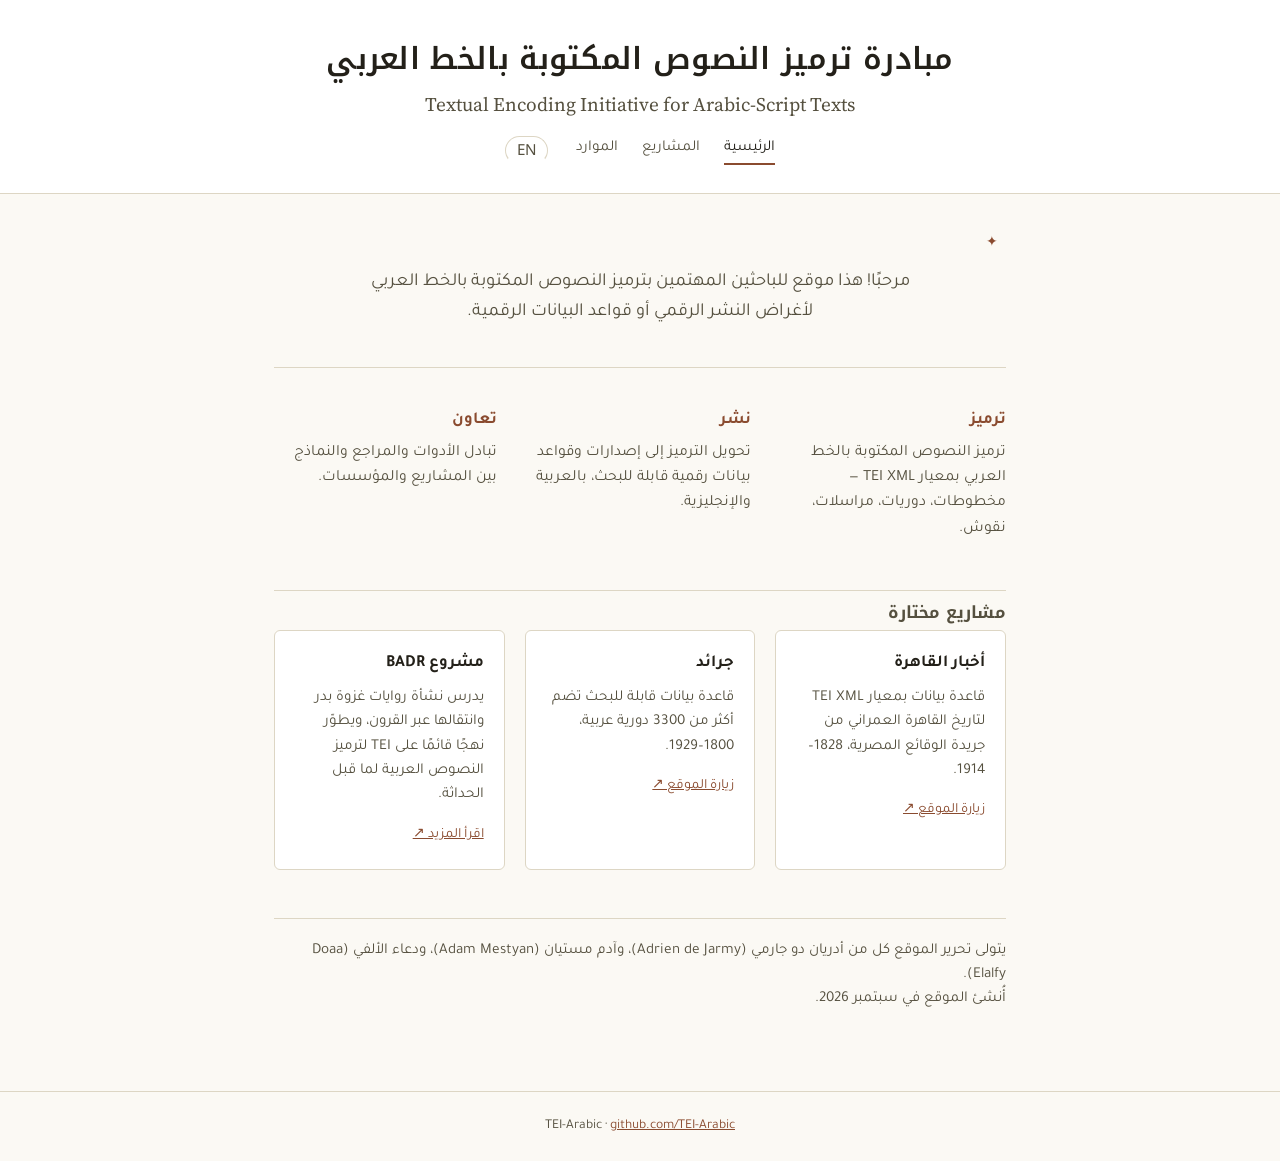
==== index-ar.html @ d444e965 "Redesign landing page: hero with bilingual subtitle, what-we-do, featured projects" ====
<!doctype html>
<html lang="ar" dir="rtl">
<head>
  <meta charset="utf-8">
  <meta name="viewport" content="width=device-width, initial-scale=1">
  <title>مبادرة ترميز النصوص المكتوبة بالخط العربي</title>
  <meta name="description" content="موقع للباحثين المهتمين بترميز النصوص المكتوبة بالخط العربي لأغراض النشر الرقمي أو قواعد البيانات الرقمية باستخدام TEI.">
  <link rel="preconnect" href="https://fonts.googleapis.com">
  <link rel="preconnect" href="https://fonts.gstatic.com" crossorigin>
  <link href="https://fonts.googleapis.com/css2?family=Source+Serif+4:wght@400;600&family=Noto+Kufi+Arabic:wght@400;500;600;700&family=Tajawal:wght@400;500;700&display=swap" rel="stylesheet">
  <link rel="stylesheet" href="style.css">
</head>
<body class="home">

  <header class="site-header">
    <div class="site-header-inner">
      <h1 class="site-title"><a href="index-ar.html">مبادرة ترميز النصوص المكتوبة بالخط العربي</a></h1>
      <p class="hero-subtitle" lang="en" dir="ltr">Textual Encoding Initiative for Arabic-Script Texts</p>
      <nav class="site-nav">
        <a href="index-ar.html" class="active">الرئيسية</a>
        <a href="projects-ar.html">المشاريع</a>
        <a href="resources-ar.html">الموارد</a>
        <a href="index.html" class="lang-toggle" aria-label="English">EN</a>
      </nav>
    </div>
  </header>

  <main>
    <p class="ornament" aria-hidden="true">&#10022;</p>
    <p class="lede">
      مرحبًا! هذا موقع للباحثين المهتمين بترميز النصوص المكتوبة بالخط العربي
      لأغراض النشر الرقمي أو قواعد البيانات الرقمية.
    </p>

    <section class="features">
      <div class="feature">
        <h3>ترميز</h3>
        <p>ترميز النصوص المكتوبة بالخط العربي بمعيار <bdi dir="ltr">TEI XML</bdi> — مخطوطات، دوريات، مراسلات، نقوش.</p>
      </div>
      <div class="feature">
        <h3>نشر</h3>
        <p>تحويل الترميز إلى إصدارات وقواعد بيانات رقمية قابلة للبحث، بالعربية والإنجليزية.</p>
      </div>
      <div class="feature">
        <h3>تعاون</h3>
        <p>تبادل الأدوات والمراجع والنماذج بين المشاريع والمؤسسات.</p>
      </div>
    </section>

    <section class="featured-projects">
      <h2 class="section-heading">مشاريع مختارة</h2>
      <div class="featured-grid">
        <div class="featured-card">
          <h3>أخبار القاهرة</h3>
          <p>قاعدة بيانات بمعيار <bdi dir="ltr">TEI XML</bdi> لتاريخ القاهرة العمراني من جريدة الوقائع المصرية، 1828–1914.</p>
          <a class="link" href="https://newsofcairo.org/" target="_blank" rel="noopener">زيارة الموقع &#8599;</a>
        </div>
        <div class="featured-card">
          <h3>جرائد</h3>
          <p>قاعدة بيانات قابلة للبحث تضم أكثر من 3300 دورية عربية، 1800–1929.</p>
          <a class="link" href="https://projectjaraid.github.io/" target="_blank" rel="noopener">زيارة الموقع &#8599;</a>
        </div>
        <div class="featured-card">
          <h3>مشروع <bdi dir="ltr">BADR</bdi></h3>
          <p>يدرس نشأة روايات غزوة بدر وانتقالها عبر القرون، ويطوّر نهجًا قائمًا على <bdi dir="ltr">TEI</bdi> لترميز النصوص العربية لما قبل الحداثة.</p>
          <a class="link" href="https://digitalorientalist.com/2026/02/03/the-badr-project-7th-21st-c-a-tei-based-approach-to-premodern-islamic-texts/" target="_blank" rel="noopener">اقرأ المزيد &#8599;</a>
        </div>
      </div>
    </section>

    <p class="curators">
      يتولى تحرير الموقع كل من أدريان دو جارمي (<bdi dir="ltr">Adrien de Jarmy</bdi>)،
      وآدم مستيان (<bdi dir="ltr">Adam Mestyan</bdi>)، ودعاء الألفي
      (<bdi dir="ltr">Doaa Elalfy</bdi>).<br>
      أُنشئ الموقع في سبتمبر 2026.
    </p>
  </main>

  <footer class="site-footer">
    TEI-Arabic &middot; <a href="https://github.com/TEI-Arabic">github.com/TEI-Arabic</a>
  </footer>

</body>
</html>
---- style.css ----
/* TEI-Arabic — shared site styles */

:root {
  --ink: #232019;
  --ink-soft: #55503f;
  --paper: #fbf9f4;
  --paper-raised: #ffffff;
  --line: #ddd6c4;
  --accent: #8a4b2f;
  --accent-soft: #f1e4d6;
  --max-width: 780px;
}

* {
  box-sizing: border-box;
}

html {
  scroll-behavior: smooth;
}

body {
  margin: 0;
  background: var(--paper);
  color: var(--ink);
  font-family: "Source Serif 4", Georgia, "Times New Roman", serif;
  font-size: 18px;
  line-height: 1.6;
}

a {
  color: var(--accent);
}

a:hover {
  color: var(--ink);
}

.site-header {
  border-bottom: 1px solid var(--line);
  background: var(--paper-raised);
}

.site-header-inner {
  max-width: var(--max-width);
  margin: 0 auto;
  padding: 1.75rem 1.5rem 1.25rem;
}

.site-title {
  margin: 0 0 0.9rem;
  font-size: 1.55rem;
  font-weight: 600;
  letter-spacing: 0.01em;
  line-height: 1.3;
}

.site-title a {
  color: var(--ink);
  text-decoration: none;
}

nav.site-nav {
  display: flex;
  gap: 1.5rem;
  font-family: -apple-system, BlinkMacSystemFont, "Segoe UI", Helvetica, Arial, sans-serif;
  font-size: 0.95rem;
  text-transform: uppercase;
  letter-spacing: 0.06em;
}

nav.site-nav a {
  color: var(--ink-soft);
  text-decoration: none;
  padding-bottom: 0.2rem;
  border-bottom: 2px solid transparent;
}

nav.site-nav a:hover {
  color: var(--ink);
}

nav.site-nav a.active {
  color: var(--ink);
  border-bottom-color: var(--accent);
}

.lang-toggle {
  font-family: "Noto Kufi Arabic", "Tajawal", Tahoma, Arial, sans-serif !important;
  font-size: 0.95rem !important;
  text-transform: none !important;
  letter-spacing: 0 !important;
  border: 1px solid var(--line);
  border-radius: 999px;
  padding: 0.05rem 0.65rem !important;
  margin-inline-start: 0.25rem;
}

.lang-toggle:hover {
  border-color: var(--accent);
}

main {
  max-width: var(--max-width);
  margin: 0 auto;
  padding: 2.5rem 1.5rem 4rem;
}

.lede {
  font-size: 1.15rem;
  color: var(--ink-soft);
  max-width: 60ch;
}

.curators {
  margin-top: 2rem;
  padding-top: 1.25rem;
  border-top: 1px solid var(--line);
  font-family: -apple-system, BlinkMacSystemFont, "Segoe UI", Helvetica, Arial, sans-serif;
  font-size: 0.95rem;
  color: var(--ink-soft);
}

h1 {
  font-size: 1.55rem;
}

h2 {
  font-size: 1.3rem;
  margin-bottom: 0.3rem;
}

.page-intro {
  color: var(--ink-soft);
  max-width: 60ch;
  margin-bottom: 2.5rem;
}

.project {
  padding: 1.5rem 0;
  border-top: 1px solid var(--line);
}

.project:first-of-type {
  border-top: none;
}

.project h2 {
  margin-top: 0;
}

.project .meta {
  font-family: -apple-system, BlinkMacSystemFont, "Segoe UI", Helvetica, Arial, sans-serif;
  font-size: 0.9rem;
  color: var(--accent);
  text-transform: uppercase;
  letter-spacing: 0.04em;
  margin: 0 0 0.6rem;
}

.project p {
  margin: 0.5rem 0;
}

.project .link {
  display: inline-block;
  margin-top: 0.4rem;
  font-family: -apple-system, BlinkMacSystemFont, "Segoe UI", Helvetica, Arial, sans-serif;
  font-size: 0.9rem;
}

.resource-list {
  list-style: none;
  margin: 0 0 2.5rem;
  padding: 0;
}

.resource-list li {
  padding: 0.9rem 0;
  border-top: 1px solid var(--line);
}

.resource-list li:first-child {
  border-top: none;
}

.resource-list .r-title {
  font-weight: 600;
}

.resource-list .r-note {
  display: block;
  margin-top: 0.2rem;
  font-family: -apple-system, BlinkMacSystemFont, "Segoe UI", Helvetica, Arial, sans-serif;
  font-size: 0.9rem;
  color: var(--ink-soft);
}

.resource-list code {
  background: var(--accent-soft);
  padding: 0.1rem 0.35rem;
  border-radius: 3px;
  font-size: 0.9em;
}

h2.section-heading,
h3.section-heading {
  margin-top: 3rem;
  padding-top: 0.5rem;
  border-top: 1px solid var(--line);
  font-size: 1.05rem;
  text-transform: uppercase;
  letter-spacing: 0.05em;
  color: var(--ink-soft);
  font-family: -apple-system, BlinkMacSystemFont, "Segoe UI", Helvetica, Arial, sans-serif;
}

dl.glossary dt {
  font-weight: 600;
  margin-top: 1.1rem;
}

dl.glossary dd {
  margin: 0.25rem 0 0;
  color: var(--ink-soft);
}

.site-footer {
  border-top: 1px solid var(--line);
  padding: 1.5rem;
  text-align: center;
  font-family: -apple-system, BlinkMacSystemFont, "Segoe UI", Helvetica, Arial, sans-serif;
  font-size: 0.85rem;
  color: var(--ink-soft);
}

@media (max-width: 480px) {
  body {
    font-size: 16px;
  }
  nav.site-nav {
    gap: 1rem;
    flex-wrap: wrap;
  }
}

/* Arabic / RTL pages */
html[dir="rtl"] body {
  font-family: "Tajawal", "Noto Kufi Arabic", Tahoma, Arial, sans-serif;
}

html[dir="rtl"] .site-title,
html[dir="rtl"] h1,
html[dir="rtl"] h2,
html[dir="rtl"] h3.section-heading {
  font-family: "Noto Kufi Arabic", "Tajawal", Tahoma, Arial, sans-serif;
}

html[dir="rtl"] nav.site-nav,
html[dir="rtl"] .curators,
html[dir="rtl"] .project .meta,
html[dir="rtl"] .project .link,
html[dir="rtl"] .resource-list .r-note,
html[dir="rtl"] .site-footer {
  font-family: "Tajawal", "Noto Kufi Arabic", Tahoma, Arial, sans-serif;
}

html[dir="rtl"] nav.site-nav,
html[dir="rtl"] .project .meta,
html[dir="rtl"] h2.section-heading,
html[dir="rtl"] h3.section-heading {
  text-transform: none;
  letter-spacing: 0;
}

html[dir="rtl"] bdi[dir="ltr"],
html[dir="rtl"] code[dir="ltr"] {
  unicode-bidi: isolate;
}

/* Landing-page hero (home only) */
body.home .site-header-inner {
  text-align: center;
  padding-top: 2.5rem;
  padding-bottom: 1.75rem;
}

body.home .site-title {
  font-size: 1.9rem;
  margin-bottom: 0.6rem;
}

body.home nav.site-nav {
  justify-content: center;
}

.hero-subtitle {
  margin: 0 0 1rem;
  font-size: 1.2rem;
  color: var(--ink-soft);
}

.hero-subtitle[lang="ar"] {
  font-family: "Noto Kufi Arabic", "Tajawal", Tahoma, Arial, sans-serif;
}

.hero-subtitle[lang="en"] {
  font-family: "Source Serif 4", Georgia, "Times New Roman", serif;
}

.ornament {
  color: var(--accent);
  letter-spacing: 0.5rem;
  font-size: 0.85rem;
  margin: 0 0 0.75rem;
}

body.home main {
  padding-top: 2.5rem;
}

body.home .lede {
  text-align: center;
  margin: 0 auto 1rem;
  max-width: 56ch;
}

/* What we do */
.features {
  display: grid;
  grid-template-columns: repeat(3, 1fr);
  gap: 2rem;
  margin: 2.5rem 0 3rem;
  padding-top: 2.5rem;
  border-top: 1px solid var(--line);
}

.feature h3 {
  margin: 0 0 0.4rem;
  font-size: 1.05rem;
  font-family: -apple-system, BlinkMacSystemFont, "Segoe UI", Helvetica, Arial, sans-serif;
  color: var(--accent);
  text-transform: uppercase;
  letter-spacing: 0.04em;
}

.feature p {
  margin: 0;
  color: var(--ink-soft);
  font-size: 0.98rem;
}

/* Featured projects (landing page) */
.featured-projects {
  margin-bottom: 3rem;
}

.featured-grid {
  display: grid;
  grid-template-columns: repeat(3, 1fr);
  gap: 1.25rem;
}

.featured-card {
  border: 1px solid var(--line);
  border-radius: 6px;
  padding: 1.25rem;
  background: var(--paper-raised);
}

.featured-card h3 {
  margin: 0 0 0.5rem;
  font-size: 1.05rem;
}

.featured-card p {
  margin: 0 0 0.75rem;
  color: var(--ink-soft);
  font-size: 0.95rem;
}

.featured-card .link {
  font-family: -apple-system, BlinkMacSystemFont, "Segoe UI", Helvetica, Arial, sans-serif;
  font-size: 0.88rem;
}

@media (max-width: 700px) {
  .features,
  .featured-grid {
    grid-template-columns: 1fr;
    gap: 1.5rem;
  }
}

/* RTL coverage for the additions above */
html[dir="rtl"] .feature h3,
html[dir="rtl"] .feature p,
html[dir="rtl"] .featured-card .link {
  font-family: "Tajawal", "Noto Kufi Arabic", Tahoma, Arial, sans-serif;
}

html[dir="rtl"] .feature h3 {
  text-transform: none;
  letter-spacing: 0;
}
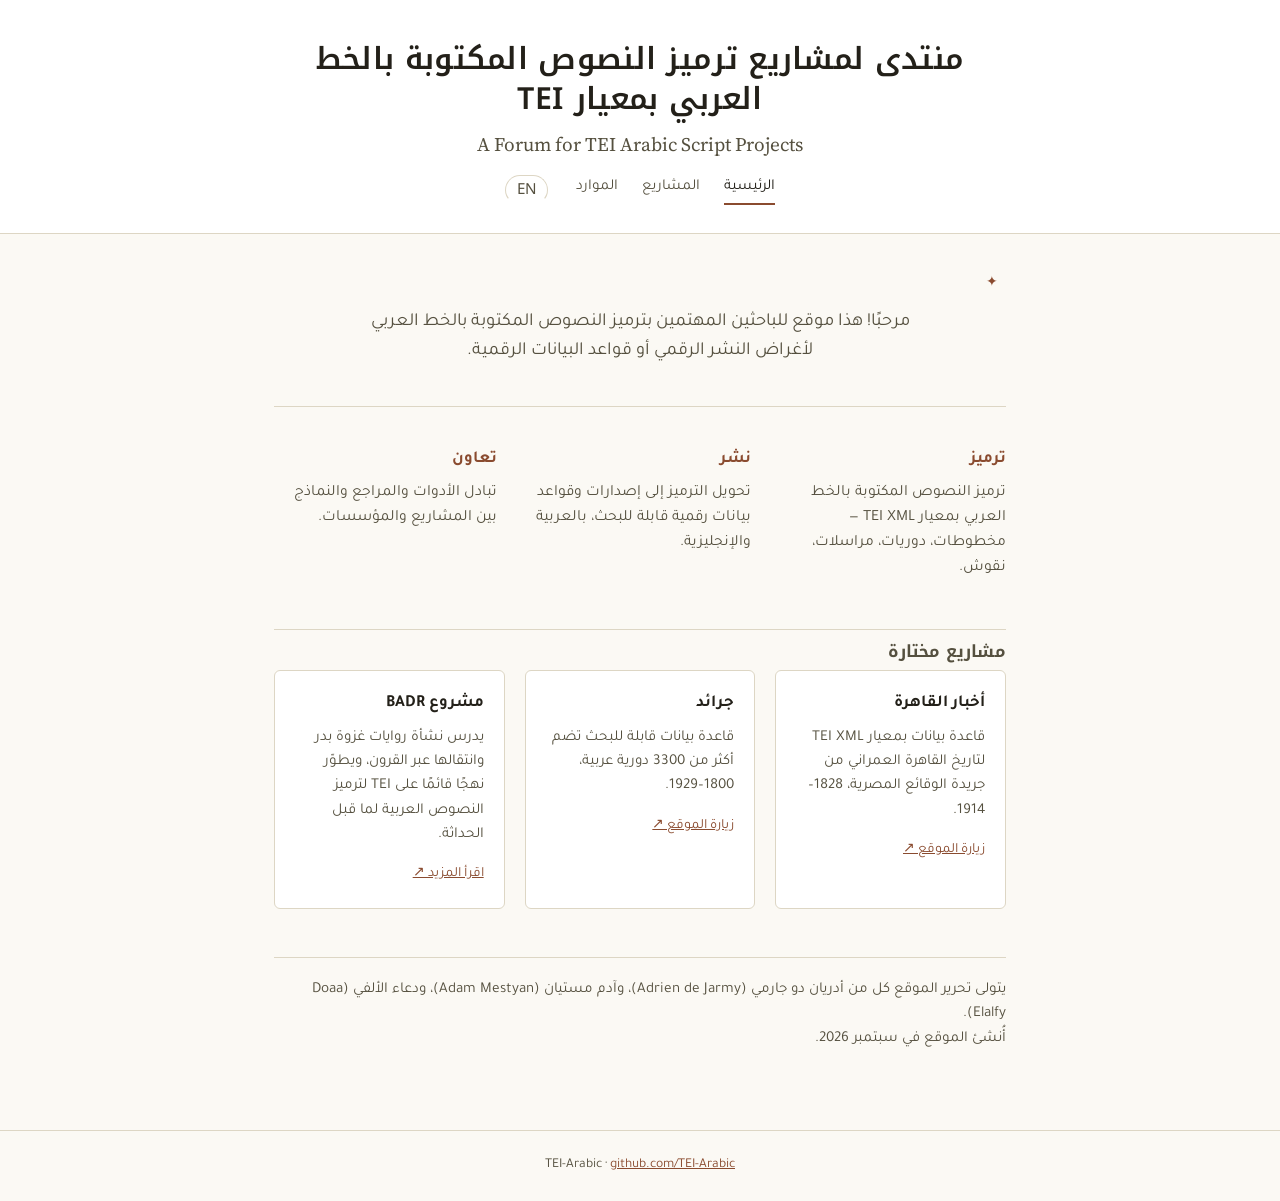
==== commit 7e7c831f: "Rename main heading to 'A Forum for TEI Arabic Script Projects' Replaces the site-title text and its" ====
--- a/index-ar.html
+++ b/index-ar.html
@@ -14,8 +14,8 @@
 
   <header class="site-header">
     <div class="site-header-inner">
-      <h1 class="site-title"><a href="index-ar.html">مبادرة ترميز النصوص المكتوبة بالخط العربي</a></h1>
-      <p class="hero-subtitle" lang="en" dir="ltr">Textual Encoding Initiative for Arabic-Script Texts</p>
+      <h1 class="site-title"><a href="index-ar.html">منتدى لمشاريع ترميز النصوص المكتوبة بالخط العربي بمعيار <bdi dir="ltr">TEI</bdi></a></h1>
+      <p class="hero-subtitle" lang="en" dir="ltr">A Forum for TEI Arabic Script Projects</p>
       <nav class="site-nav">
         <a href="index-ar.html" class="active">الرئيسية</a>
         <a href="projects-ar.html">المشاريع</a>
--- a/style.css
+++ b/style.css
@@ -44,12 +44,13 @@
 .site-header-inner {
   max-width: var(--max-width);
   margin: 0 auto;
-  padding: 1.75rem 1.5rem 1.25rem;
+  padding: 2.5rem 1.5rem 1.75rem;
+  text-align: center;
 }
 
 .site-title {
-  margin: 0 0 0.9rem;
-  font-size: 1.55rem;
+  margin: 0 0 0.6rem;
+  font-size: 1.9rem;
   font-weight: 600;
   letter-spacing: 0.01em;
   line-height: 1.3;
@@ -62,6 +63,7 @@
 
 nav.site-nav {
   display: flex;
+  justify-content: center;
   gap: 1.5rem;
   font-family: -apple-system, BlinkMacSystemFont, "Segoe UI", Helvetica, Arial, sans-serif;
   font-size: 0.95rem;
@@ -130,6 +132,11 @@
   margin-bottom: 0.3rem;
 }
 
+h2.page-title {
+  margin: 0 0 0.6rem;
+  font-size: 1.55rem;
+}
+
 .page-intro {
   color: var(--ink-soft);
   max-width: 60ch;
@@ -279,21 +286,6 @@
 }
 
 /* Landing-page hero (home only) */
-body.home .site-header-inner {
-  text-align: center;
-  padding-top: 2.5rem;
-  padding-bottom: 1.75rem;
-}
-
-body.home .site-title {
-  font-size: 1.9rem;
-  margin-bottom: 0.6rem;
-}
-
-body.home nav.site-nav {
-  justify-content: center;
-}
-
 .hero-subtitle {
   margin: 0 0 1rem;
   font-size: 1.2rem;
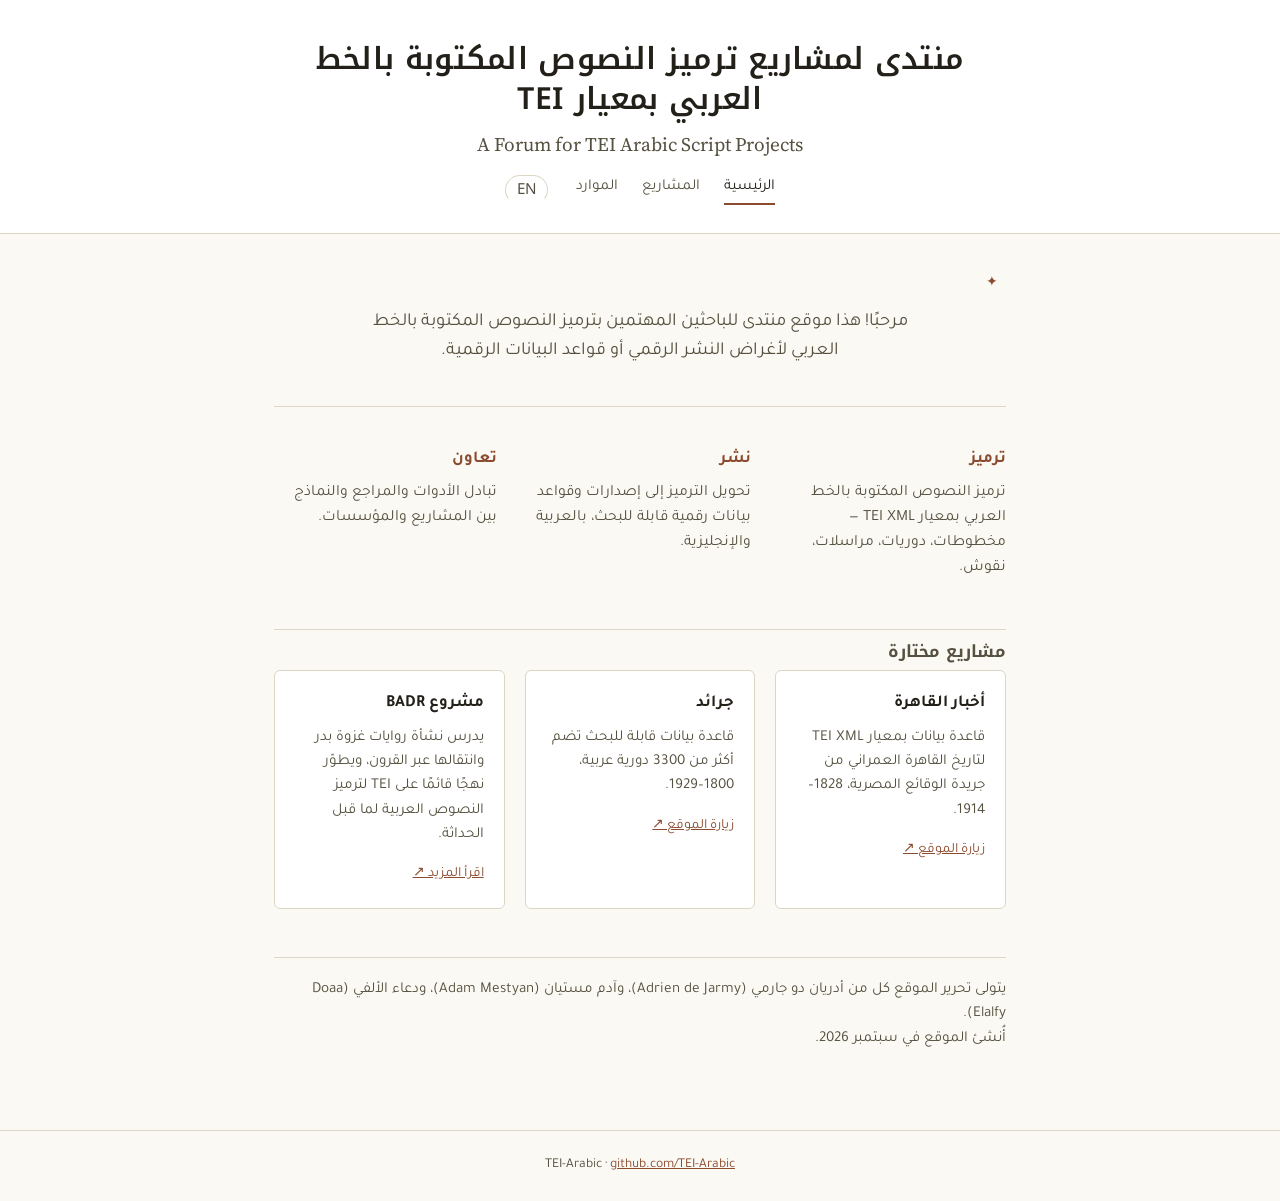
==== commit 8b81490f: "Update index-ar.html" ====
--- a/index-ar.html
+++ b/index-ar.html
@@ -28,7 +28,7 @@
   <main>
     <p class="ornament" aria-hidden="true">&#10022;</p>
     <p class="lede">
-      مرحبًا! هذا موقع للباحثين المهتمين بترميز النصوص المكتوبة بالخط العربي
+      مرحبًا! هذا موقع منتدى للباحثين المهتمين بترميز النصوص المكتوبة بالخط العربي
       لأغراض النشر الرقمي أو قواعد البيانات الرقمية.
     </p>
 
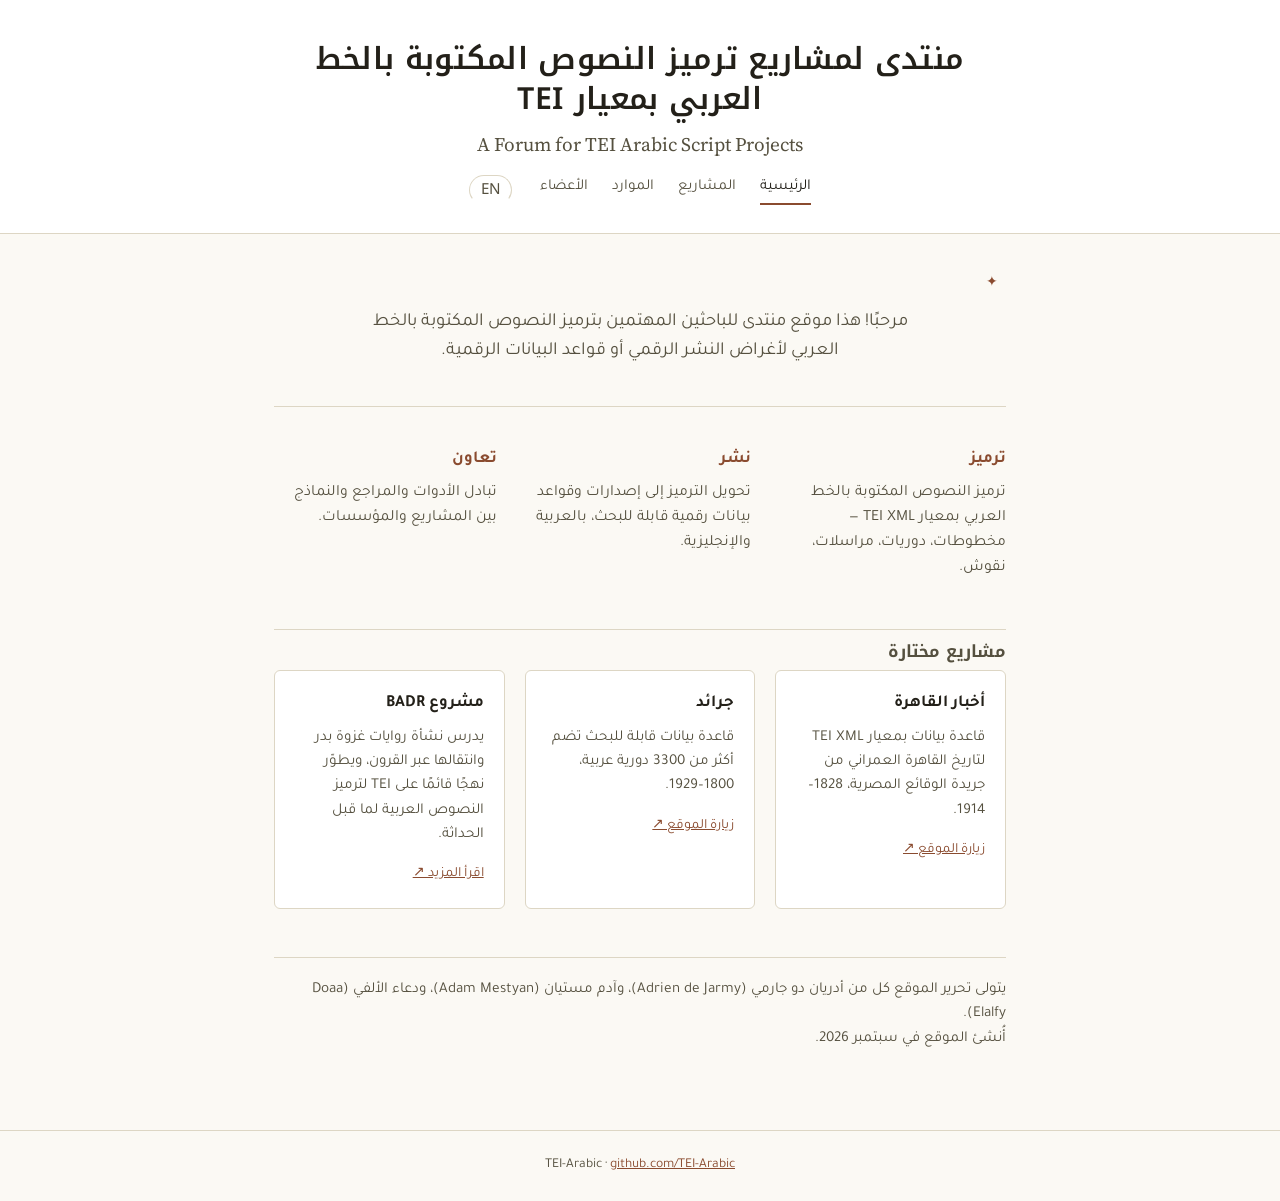
==== commit cf374e8a: "Add a fourth page: Members, with contact emails Lists everyone from the network's original sign-up s" ====
--- a/index-ar.html
+++ b/index-ar.html
@@ -20,6 +20,7 @@
         <a href="index-ar.html" class="active">الرئيسية</a>
         <a href="projects-ar.html">المشاريع</a>
         <a href="resources-ar.html">الموارد</a>
+        <a href="members-ar.html">الأعضاء</a>
         <a href="index.html" class="lang-toggle" aria-label="English">EN</a>
       </nav>
     </div>
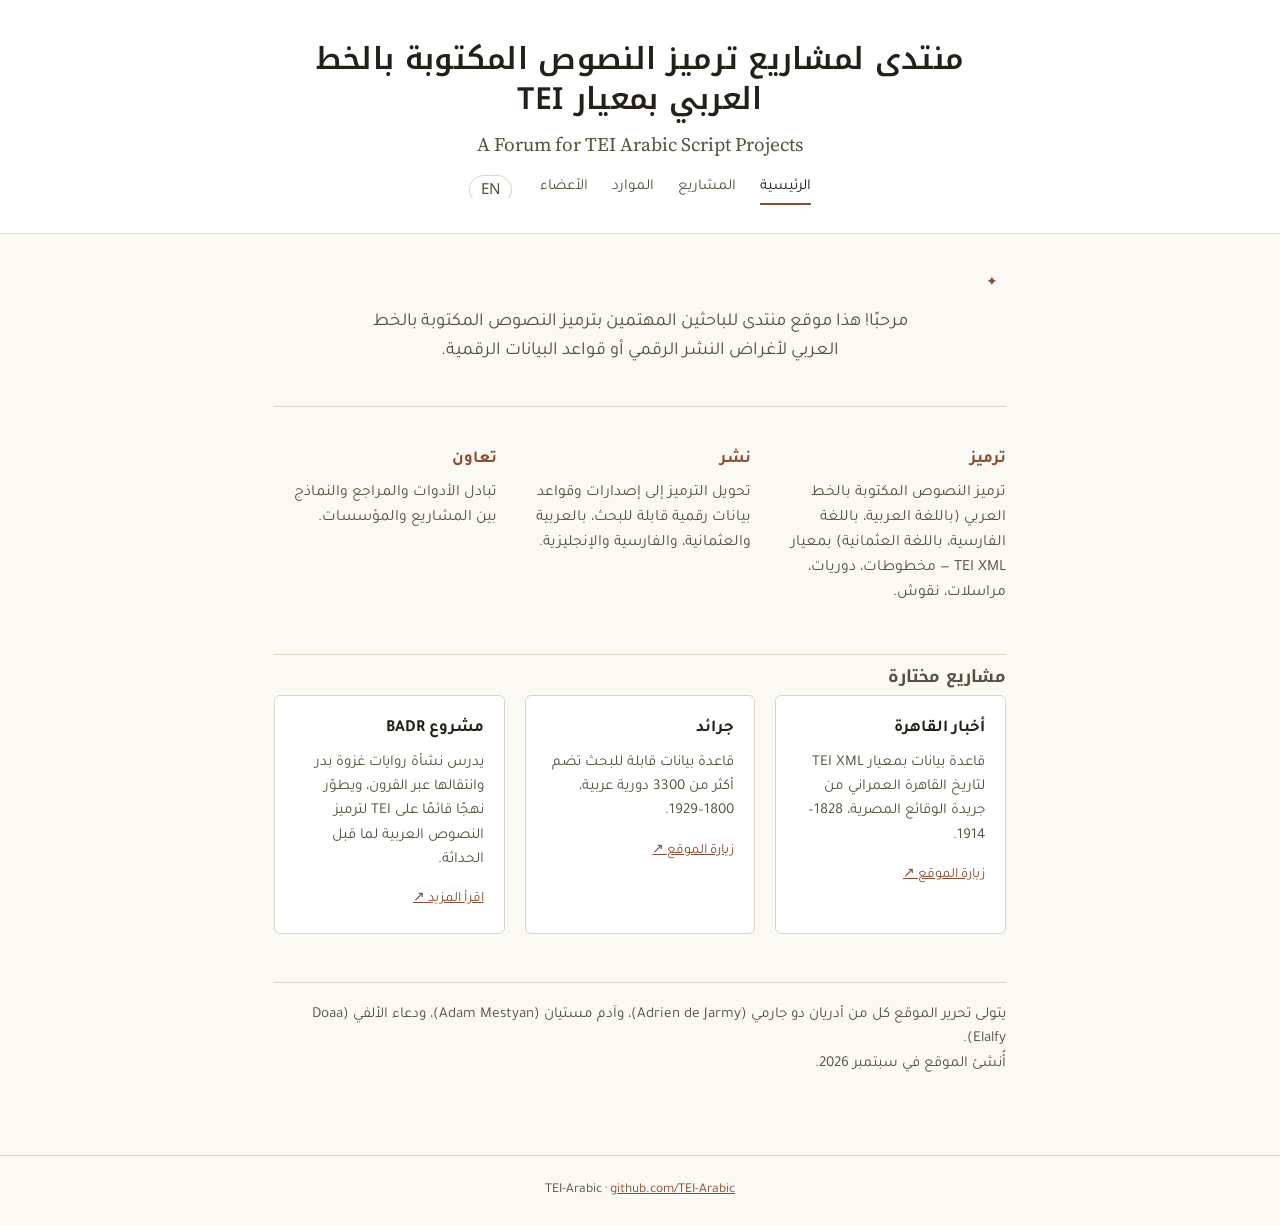
==== commit 32ba8b13: "Update index-ar.html" ====
--- a/index-ar.html
+++ b/index-ar.html
@@ -36,11 +36,11 @@
     <section class="features">
       <div class="feature">
         <h3>ترميز</h3>
-        <p>ترميز النصوص المكتوبة بالخط العربي بمعيار <bdi dir="ltr">TEI XML</bdi> — مخطوطات، دوريات، مراسلات، نقوش.</p>
+        <p>ترميز النصوص المكتوبة بالخط العربي (باللغة العربية، باللغة الفارسية، باللغة العثمانية) بمعيار <bdi dir="ltr">TEI XML</bdi> — مخطوطات، دوريات، مراسلات، نقوش.</p>
       </div>
       <div class="feature">
         <h3>نشر</h3>
-        <p>تحويل الترميز إلى إصدارات وقواعد بيانات رقمية قابلة للبحث، بالعربية والإنجليزية.</p>
+        <p>تحويل الترميز إلى إصدارات وقواعد بيانات رقمية قابلة للبحث، بالعربية والعثمانية، والفارسية والإنجليزية.</p>
       </div>
       <div class="feature">
         <h3>تعاون</h3>
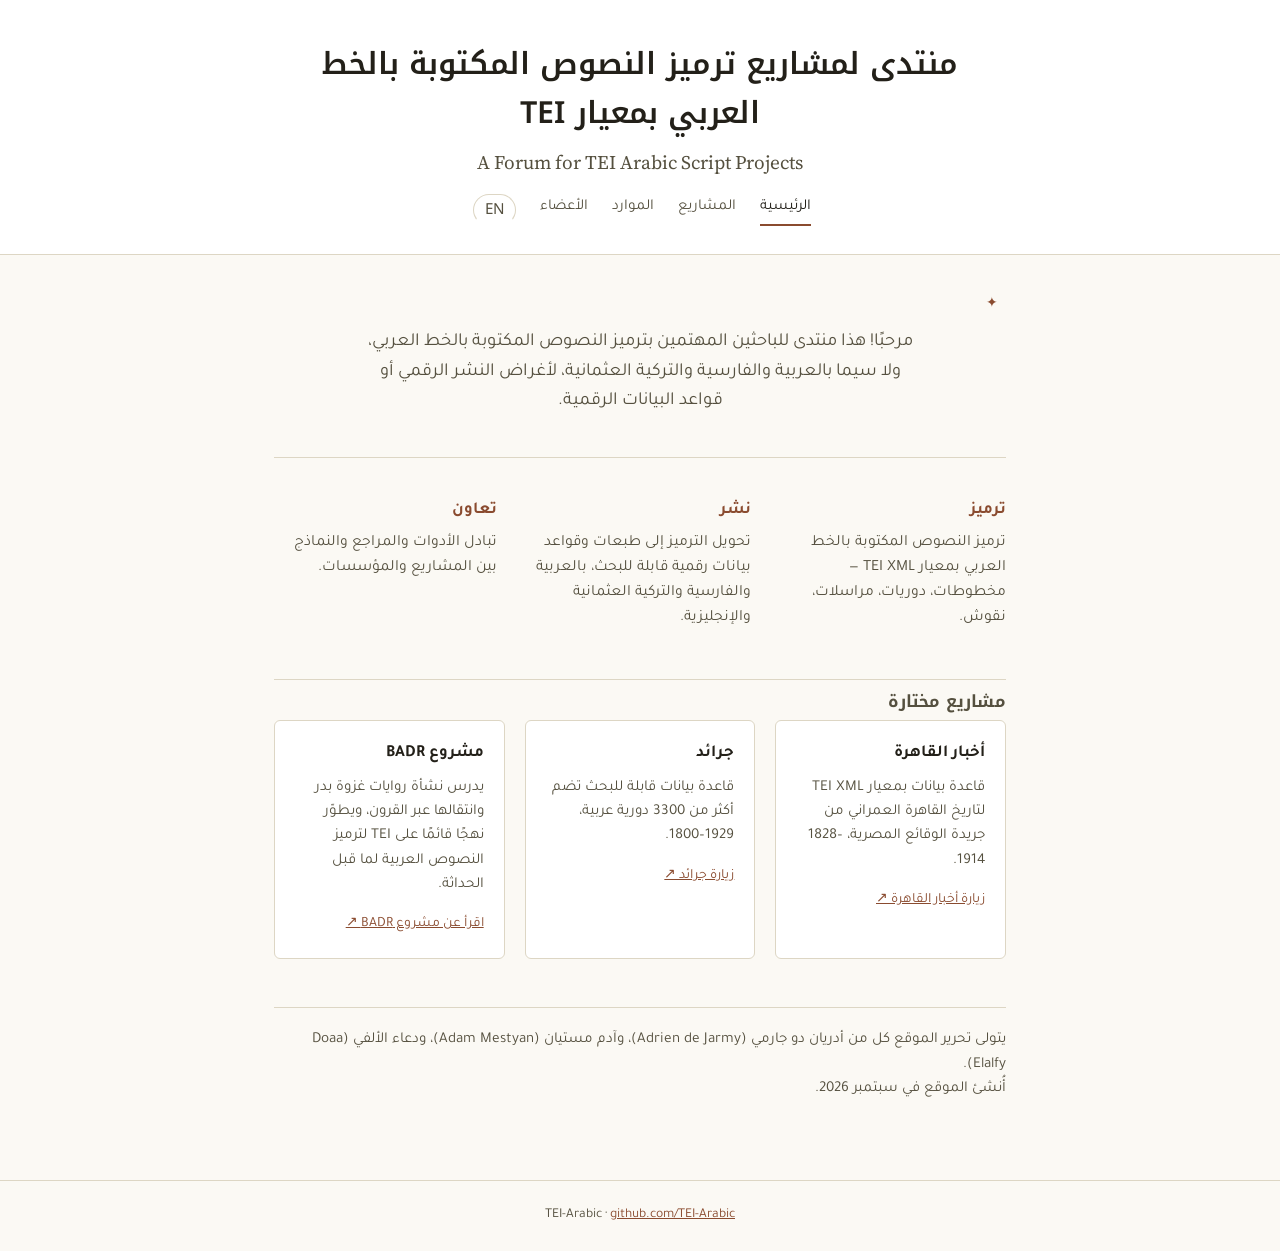
==== commit 95336b44: "Fix bilingual content, accessibility and metadata without changing site structure Correct Arabic-scr" ====
--- a/index-ar.html
+++ b/index-ar.html
@@ -5,42 +5,53 @@
   <meta name="viewport" content="width=device-width, initial-scale=1">
   <title>مبادرة ترميز النصوص المكتوبة بالخط العربي</title>
   <meta name="description" content="موقع للباحثين المهتمين بترميز النصوص المكتوبة بالخط العربي لأغراض النشر الرقمي أو قواعد البيانات الرقمية باستخدام TEI.">
+  <link rel="canonical" href="https://tei-arabic.github.io/index-ar.html">
+  <link rel="alternate" hreflang="en" href="https://tei-arabic.github.io/">
+  <link rel="alternate" hreflang="ar" href="https://tei-arabic.github.io/index-ar.html">
+  <link rel="alternate" hreflang="x-default" href="https://tei-arabic.github.io/">
+  <meta property="og:type" content="website">
+  <meta property="og:title" content="مبادرة ترميز النصوص المكتوبة بالخط العربي">
+  <meta property="og:description" content="موقع للباحثين المهتمين بترميز النصوص المكتوبة بالخط العربي لأغراض النشر الرقمي أو قواعد البيانات الرقمية باستخدام TEI.">
+  <meta property="og:url" content="https://tei-arabic.github.io/index-ar.html">
   <link rel="preconnect" href="https://fonts.googleapis.com">
   <link rel="preconnect" href="https://fonts.gstatic.com" crossorigin>
-  <link href="https://fonts.googleapis.com/css2?family=Source+Serif+4:wght@400;600&family=Noto+Kufi+Arabic:wght@400;500;600;700&family=Tajawal:wght@400;500;700&display=swap" rel="stylesheet">
+  <link href="https://fonts.googleapis.com/css2?family=Source+Serif+4:wght@400;600&amp;family=Noto+Kufi+Arabic:wght@400;500;600;700&amp;family=Tajawal:wght@400;500;700&amp;display=swap" rel="stylesheet">
   <link rel="stylesheet" href="style.css">
 </head>
 <body class="home">
+  <a class="skip-link" href="#main-content">انتقل إلى المحتوى</a>
 
   <header class="site-header">
     <div class="site-header-inner">
       <h1 class="site-title"><a href="index-ar.html">منتدى لمشاريع ترميز النصوص المكتوبة بالخط العربي بمعيار <bdi dir="ltr">TEI</bdi></a></h1>
       <p class="hero-subtitle" lang="en" dir="ltr">A Forum for TEI Arabic Script Projects</p>
-      <nav class="site-nav">
-        <a href="index-ar.html" class="active">الرئيسية</a>
+      <nav class="site-nav" aria-label="التنقل الرئيسي">
+        <a href="index-ar.html" class="active" aria-current="page">الرئيسية</a>
         <a href="projects-ar.html">المشاريع</a>
         <a href="resources-ar.html">الموارد</a>
         <a href="members-ar.html">الأعضاء</a>
-        <a href="index.html" class="lang-toggle" aria-label="English">EN</a>
+        <a href="index.html" class="lang-toggle" lang="en" dir="ltr" hreflang="en" aria-label="English">EN</a>
       </nav>
     </div>
   </header>
 
-  <main>
+  <main id="main-content" tabindex="-1">
     <p class="ornament" aria-hidden="true">&#10022;</p>
     <p class="lede">
-      مرحبًا! هذا موقع منتدى للباحثين المهتمين بترميز النصوص المكتوبة بالخط العربي
+      مرحبًا! هذا منتدى للباحثين المهتمين بترميز النصوص المكتوبة بالخط العربي،
+      ولا سيما بالعربية والفارسية والتركية العثمانية،
       لأغراض النشر الرقمي أو قواعد البيانات الرقمية.
     </p>
 
-    <section class="features">
+    <section class="features" aria-labelledby="what-we-do">
+      <h2 id="what-we-do" class="visually-hidden">ماذا نفعل؟</h2>
       <div class="feature">
         <h3>ترميز</h3>
-        <p>ترميز النصوص المكتوبة بالخط العربي (باللغة العربية، باللغة الفارسية، باللغة العثمانية) بمعيار <bdi dir="ltr">TEI XML</bdi> — مخطوطات، دوريات، مراسلات، نقوش.</p>
+        <p>ترميز النصوص المكتوبة بالخط العربي بمعيار <bdi dir="ltr">TEI XML</bdi> — مخطوطات، دوريات، مراسلات، نقوش.</p>
       </div>
       <div class="feature">
         <h3>نشر</h3>
-        <p>تحويل الترميز إلى إصدارات وقواعد بيانات رقمية قابلة للبحث، بالعربية والعثمانية، والفارسية والإنجليزية.</p>
+        <p>تحويل الترميز إلى طبعات وقواعد بيانات رقمية قابلة للبحث، بالعربية والفارسية والتركية العثمانية والإنجليزية.</p>
       </div>
       <div class="feature">
         <h3>تعاون</h3>
@@ -53,18 +64,18 @@
       <div class="featured-grid">
         <div class="featured-card">
           <h3>أخبار القاهرة</h3>
-          <p>قاعدة بيانات بمعيار <bdi dir="ltr">TEI XML</bdi> لتاريخ القاهرة العمراني من جريدة الوقائع المصرية، 1828–1914.</p>
-          <a class="link" href="https://newsofcairo.org/" target="_blank" rel="noopener">زيارة الموقع &#8599;</a>
+          <p>قاعدة بيانات بمعيار <bdi dir="ltr">TEI XML</bdi> لتاريخ القاهرة العمراني من جريدة الوقائع المصرية، <bdi dir="ltr">1828–1914</bdi>.</p>
+          <a class="link" href="https://newsofcairo.org/" target="_blank" rel="noopener">زيارة أخبار القاهرة &#8599;</a>
         </div>
         <div class="featured-card">
           <h3>جرائد</h3>
-          <p>قاعدة بيانات قابلة للبحث تضم أكثر من 3300 دورية عربية، 1800–1929.</p>
-          <a class="link" href="https://projectjaraid.github.io/" target="_blank" rel="noopener">زيارة الموقع &#8599;</a>
+          <p>قاعدة بيانات قابلة للبحث تضم أكثر من 3300 دورية عربية، <bdi dir="ltr">1800–1929</bdi>.</p>
+          <a class="link" href="https://projectjaraid.github.io/" target="_blank" rel="noopener">زيارة جرائد &#8599;</a>
         </div>
         <div class="featured-card">
           <h3>مشروع <bdi dir="ltr">BADR</bdi></h3>
           <p>يدرس نشأة روايات غزوة بدر وانتقالها عبر القرون، ويطوّر نهجًا قائمًا على <bdi dir="ltr">TEI</bdi> لترميز النصوص العربية لما قبل الحداثة.</p>
-          <a class="link" href="https://digitalorientalist.com/2026/02/03/the-badr-project-7th-21st-c-a-tei-based-approach-to-premodern-islamic-texts/" target="_blank" rel="noopener">اقرأ المزيد &#8599;</a>
+          <a class="link" href="https://digitalorientalist.com/2026/02/03/the-badr-project-7th-21st-c-a-tei-based-approach-to-premodern-islamic-texts/" target="_blank" rel="noopener">اقرأ عن مشروع <bdi dir="ltr">BADR</bdi> &#8599;</a>
         </div>
       </div>
     </section>
@@ -78,7 +89,7 @@
   </main>
 
   <footer class="site-footer">
-    TEI-Arabic &middot; <a href="https://github.com/TEI-Arabic">github.com/TEI-Arabic</a>
+    <span lang="en" dir="ltr">TEI-Arabic &middot; <a href="https://github.com/TEI-Arabic">github.com/TEI-Arabic</a></span>
   </footer>
 
 </body>
--- a/style.css
+++ b/style.css
@@ -132,7 +132,7 @@
   margin-bottom: 0.3rem;
 }
 
-h2.page-title {
+.page-title {
   margin: 0 0 0.6rem;
   font-size: 1.55rem;
 }
@@ -395,3 +395,71 @@
   text-transform: none;
   letter-spacing: 0;
 }
+
+/* Keyboard access and narrow-screen resilience. */
+a:focus-visible {
+  outline: 3px solid var(--accent);
+  outline-offset: 4px;
+}
+
+.skip-link {
+  position: absolute;
+  inset-inline-start: 1rem;
+  top: 0.5rem;
+  z-index: 100;
+  padding: 0.5rem 0.75rem;
+  background: var(--paper-raised);
+  transform: translateY(-200%);
+}
+
+.skip-link:focus {
+  transform: translateY(0);
+}
+
+.visually-hidden {
+  position: absolute;
+  width: 1px;
+  height: 1px;
+  margin: -1px;
+  padding: 0;
+  overflow: hidden;
+  clip-path: inset(50%);
+  white-space: nowrap;
+  border: 0;
+}
+
+nav.site-nav {
+  flex-wrap: wrap;
+}
+
+nav.site-nav a {
+  display: inline-flex;
+  align-items: center;
+  justify-content: center;
+  min-width: 24px;
+  min-height: 32px;
+}
+
+.resource-list code,
+.resource-list a,
+.glossary a,
+.project a,
+.site-footer a {
+  overflow-wrap: anywhere;
+}
+
+.site-footer > [dir="ltr"] {
+  display: inline-block;
+  unicode-bidi: isolate;
+}
+
+html[dir="rtl"] .site-title {
+  letter-spacing: 0;
+  line-height: 1.6;
+}
+
+@media (prefers-reduced-motion: reduce) {
+  html {
+    scroll-behavior: auto;
+  }
+}
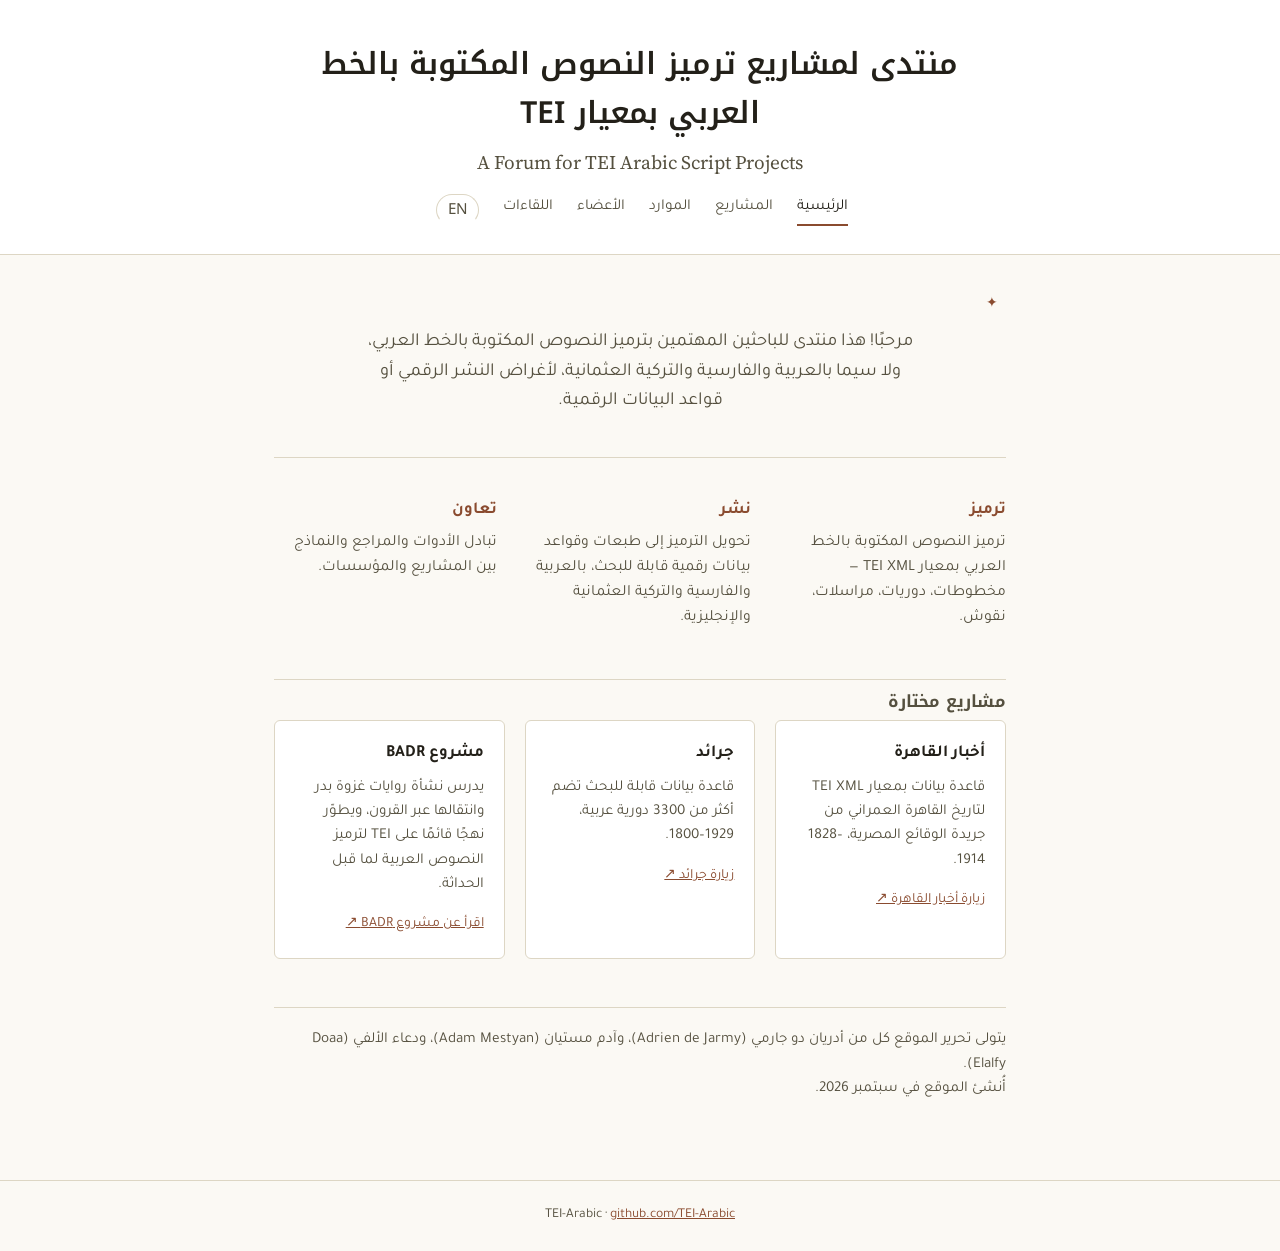
==== commit a244c0b4: "Add a fifth page: Meetings, with the forum's upcoming schedule Lists the five upcoming Friday sessio" ====
--- a/index-ar.html
+++ b/index-ar.html
@@ -30,6 +30,7 @@
         <a href="projects-ar.html">المشاريع</a>
         <a href="resources-ar.html">الموارد</a>
         <a href="members-ar.html">الأعضاء</a>
+        <a href="meetings-ar.html">اللقاءات</a>
         <a href="index.html" class="lang-toggle" lang="en" dir="ltr" hreflang="en" aria-label="English">EN</a>
       </nav>
     </div>
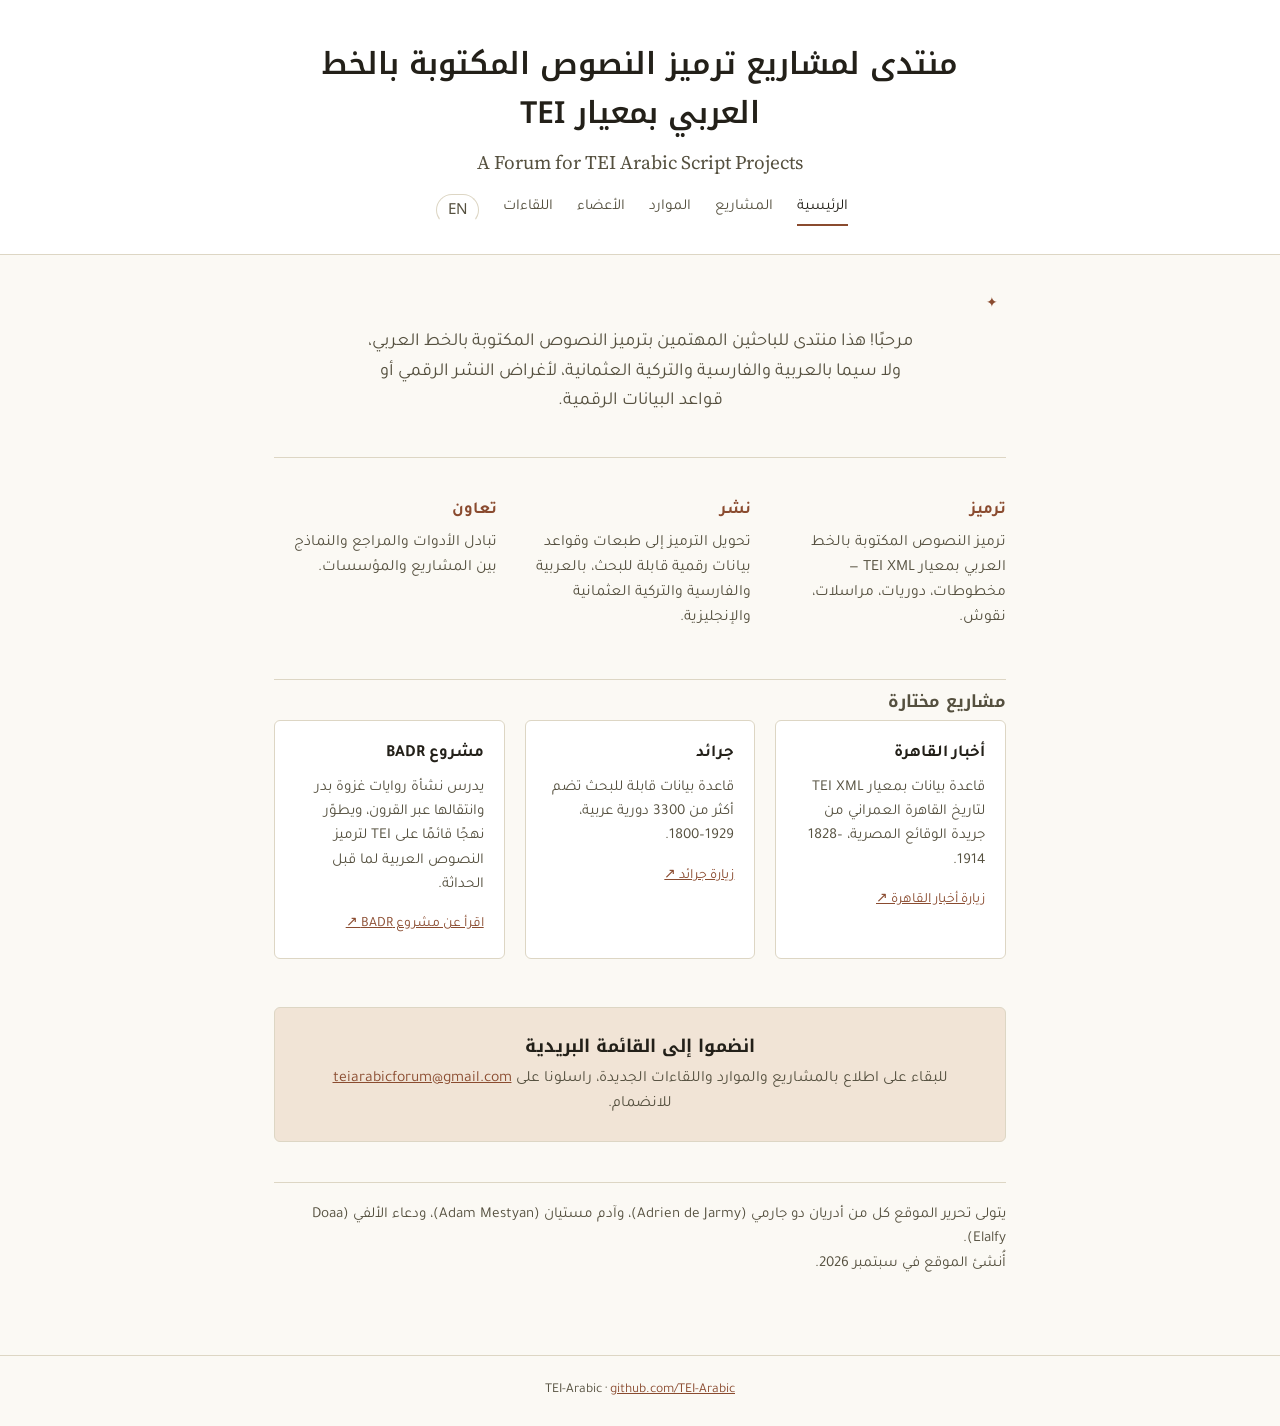
==== commit e4b77050: "Add mailing-list call-to-action box to the homepage" ====
--- a/index-ar.html
+++ b/index-ar.html
@@ -81,6 +81,11 @@
       </div>
     </section>
 
+    <section class="cta-box" aria-labelledby="mailing-list-heading-ar">
+      <h2 id="mailing-list-heading-ar">انضموا إلى القائمة البريدية</h2>
+      <p>للبقاء على اطلاع بالمشاريع والموارد واللقاءات الجديدة، راسلونا على <a href="mailto:teiarabicforum@gmail.com" dir="ltr">teiarabicforum@gmail.com</a> للانضمام.</p>
+    </section>
+
     <p class="curators">
       يتولى تحرير الموقع كل من أدريان دو جارمي (<bdi dir="ltr">Adrien de Jarmy</bdi>)،
       وآدم مستيان (<bdi dir="ltr">Adam Mestyan</bdi>)، ودعاء الألفي
--- a/style.css
+++ b/style.css
@@ -121,6 +121,26 @@
   font-family: -apple-system, BlinkMacSystemFont, "Segoe UI", Helvetica, Arial, sans-serif;
   font-size: 0.95rem;
   color: var(--ink-soft);
+}
+
+.cta-box {
+  margin: 0 0 2.5rem;
+  padding: 1.5rem 1.75rem;
+  background: var(--accent-soft);
+  border: 1px solid var(--line);
+  border-radius: 6px;
+  text-align: center;
+}
+
+.cta-box h2 {
+  margin: 0 0 0.4rem;
+  font-size: 1.1rem;
+}
+
+.cta-box p {
+  margin: 0;
+  color: var(--ink-soft);
+  font-size: 0.98rem;
 }
 
 h1 {
